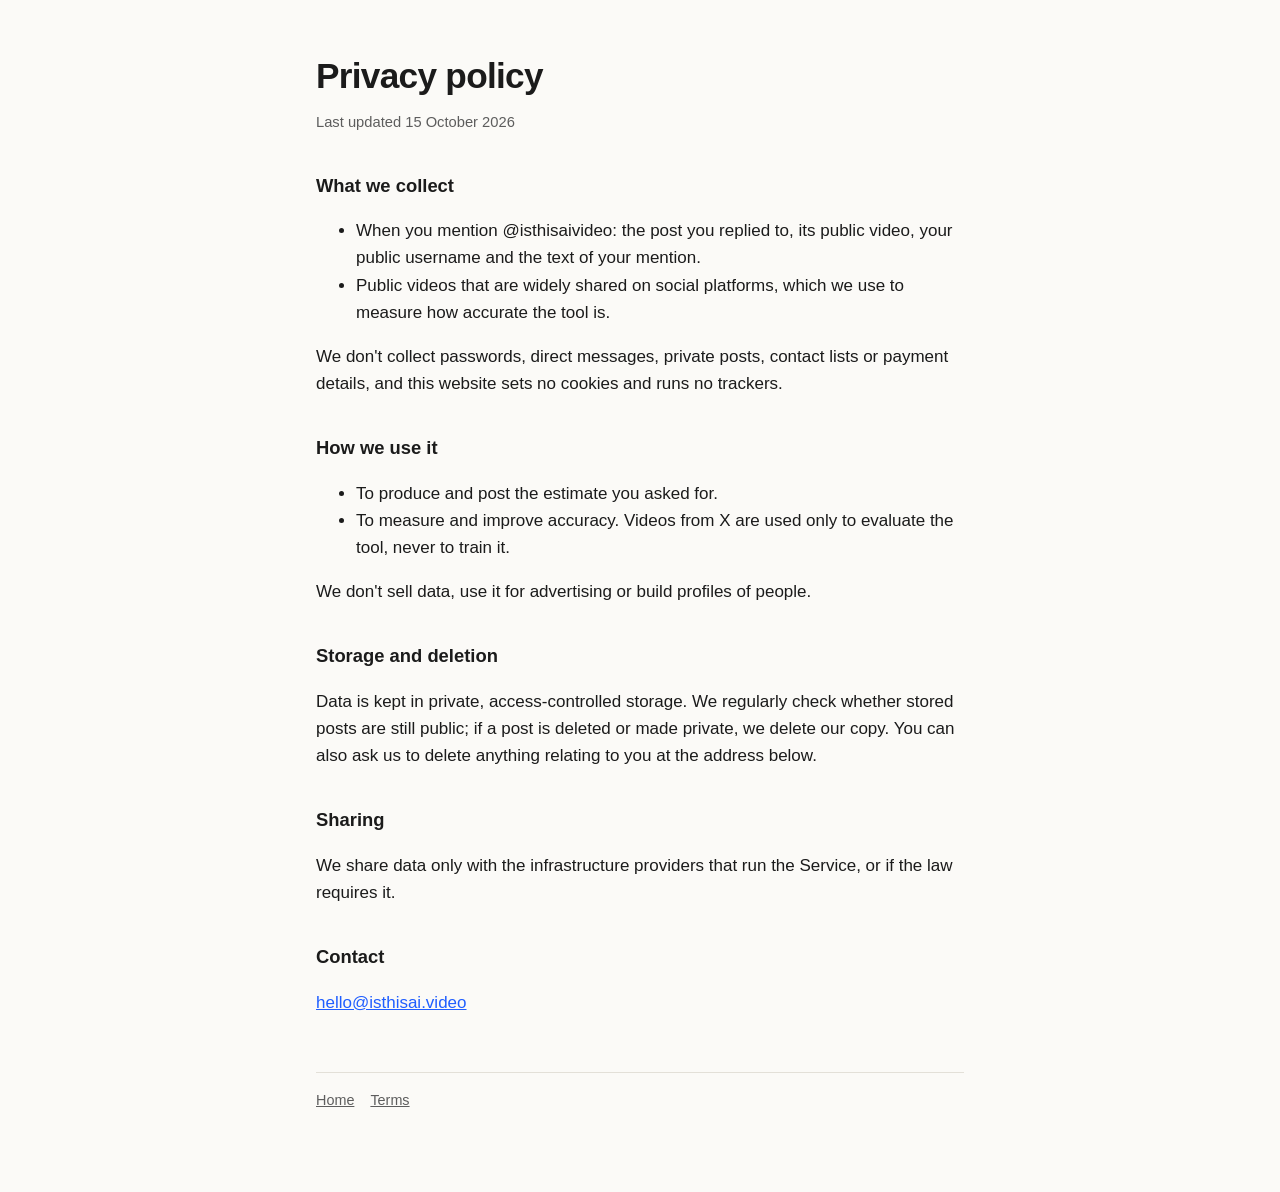
==== privacy/index.html @ 3c2300f3 "isthisai.video: home, terms, privacy" ====
<!doctype html>
<html lang="en">
<head>
<meta charset="utf-8">
<meta name="viewport" content="width=device-width,initial-scale=1">
<title>Privacy · Is this AI?</title>
<link rel="stylesheet" href="/style.css">
</head>
<body>
<main>
<h1>Privacy policy</h1>
<p class="small">Last updated 15 October 2026</p>

<h2>What we collect</h2>
<ul>
<li>When you mention @isthisaivideo: the post you replied to, its public video, your public username and the text of your mention.</li>
<li>Public videos that are widely shared on social platforms, which we use to measure how accurate the tool is.</li>
</ul>
<p>We don't collect passwords, direct messages, private posts, contact lists or payment details, and this website sets no cookies and runs no trackers.</p>

<h2>How we use it</h2>
<ul>
<li>To produce and post the estimate you asked for.</li>
<li>To measure and improve accuracy. Videos from X are used only to evaluate the tool, never to train it.</li>
</ul>
<p>We don't sell data, use it for advertising or build profiles of people.</p>

<h2>Storage and deletion</h2>
<p>Data is kept in private, access-controlled storage. We regularly check whether stored posts are still public; if a post is deleted or made private, we delete our copy. You can also ask us to delete anything relating to you at the address below.</p>

<h2>Sharing</h2>
<p>We share data only with the infrastructure providers that run the Service, or if the law requires it.</p>

<h2>Contact</h2>
<p><a href="mailto:hello@isthisai.video">hello@isthisai.video</a></p>

<footer><a href="/">Home</a><a href="/terms">Terms</a></footer>
</main>
</body>
</html>
---- style.css ----
:root{--bg:#fbfaf7;--fg:#1b1b1b;--muted:#5d5d5d;--line:#e3e0d8;--accent:#1f5eff}
@media (prefers-color-scheme:dark){:root{--bg:#121212;--fg:#ececec;--muted:#a3a3a3;--line:#2c2c2c;--accent:#7aa2ff}}
*{box-sizing:border-box}
body{margin:0;background:var(--bg);color:var(--fg);font:17px/1.6 -apple-system,BlinkMacSystemFont,"Segoe UI",Inter,sans-serif}
main{max-width:680px;margin:0 auto;padding:56px 16px 80px}
h1{font-size:2.2rem;line-height:1.15;margin:0 0 12px;letter-spacing:-.02em}
h2{font-size:1.15rem;margin:36px 0 8px}
p,li{color:var(--fg)}
.lede{font-size:1.2rem;color:var(--muted);margin:0 0 32px}
a{color:var(--accent)}
.card{border:1px solid var(--line);border-radius:12px;padding:18px 20px;margin:24px 0}
.verdict{display:inline-block;font-weight:600;border:1px solid var(--line);border-radius:999px;padding:2px 12px;margin:2px 4px 2px 0;font-size:.95rem}
footer{margin-top:56px;padding-top:16px;border-top:1px solid var(--line);color:var(--muted);font-size:.9rem}
footer a{color:var(--muted);margin-right:16px}
.small{color:var(--muted);font-size:.92rem}
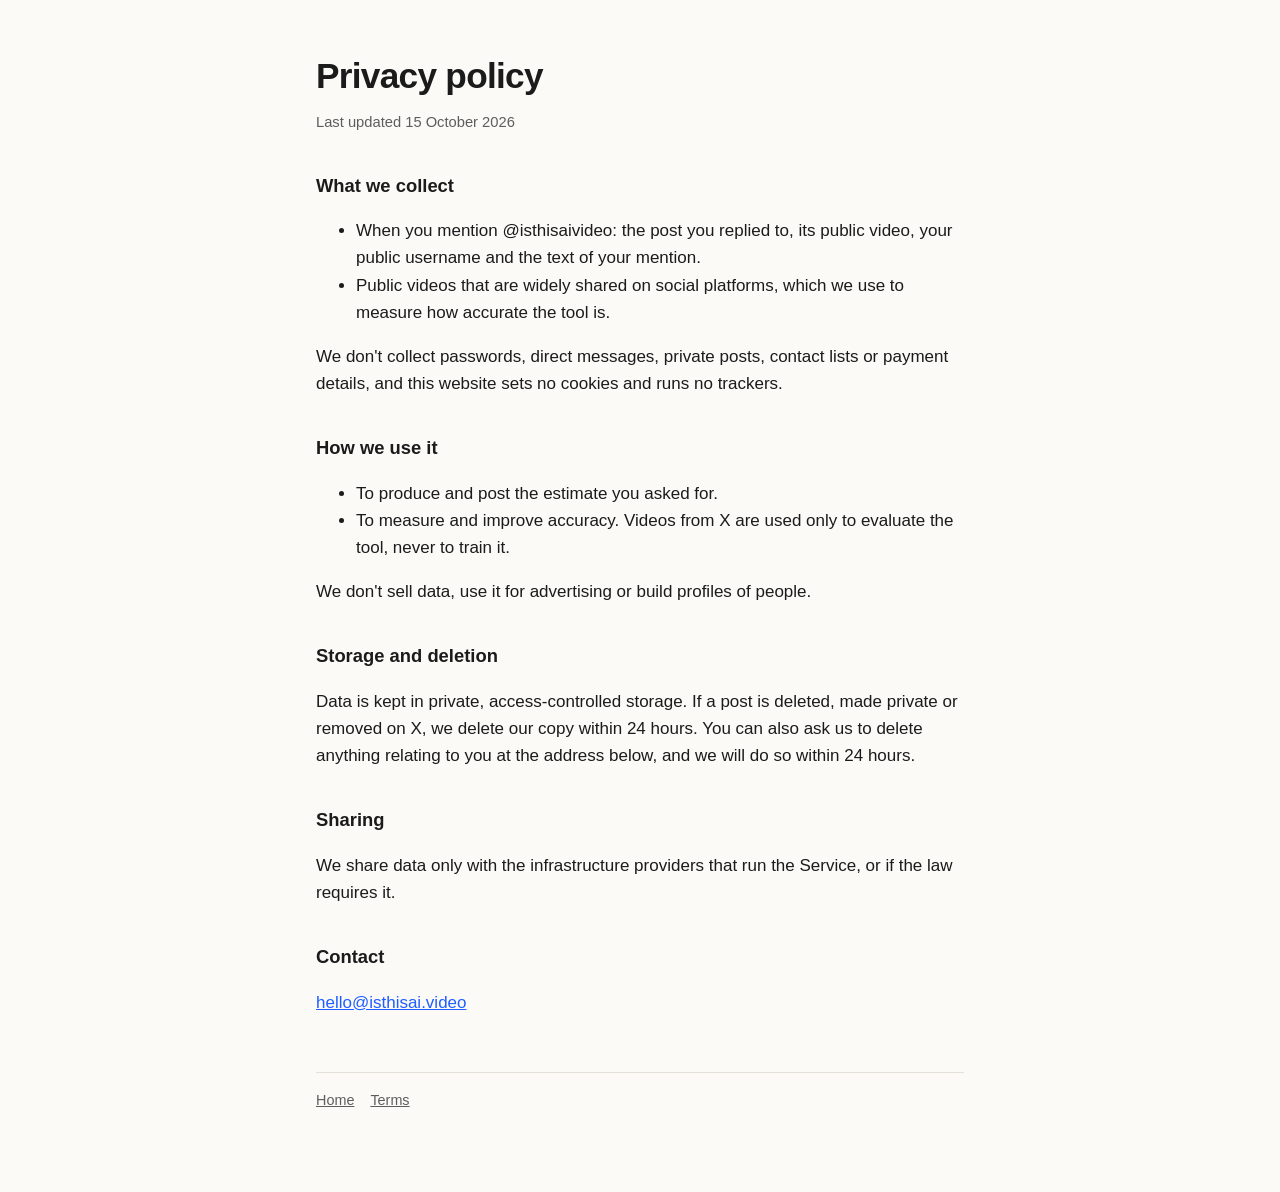
==== commit 3f051189: "Privacy: deletion within 24 hours" ====
--- a/privacy/index.html
+++ b/privacy/index.html
@@ -26,7 +26,7 @@
 <p>We don't sell data, use it for advertising or build profiles of people.</p>
 
 <h2>Storage and deletion</h2>
-<p>Data is kept in private, access-controlled storage. We regularly check whether stored posts are still public; if a post is deleted or made private, we delete our copy. You can also ask us to delete anything relating to you at the address below.</p>
+<p>Data is kept in private, access-controlled storage. If a post is deleted, made private or removed on X, we delete our copy within 24 hours. You can also ask us to delete anything relating to you at the address below, and we will do so within 24 hours.</p>
 
 <h2>Sharing</h2>
 <p>We share data only with the infrastructure providers that run the Service, or if the law requires it.</p>
